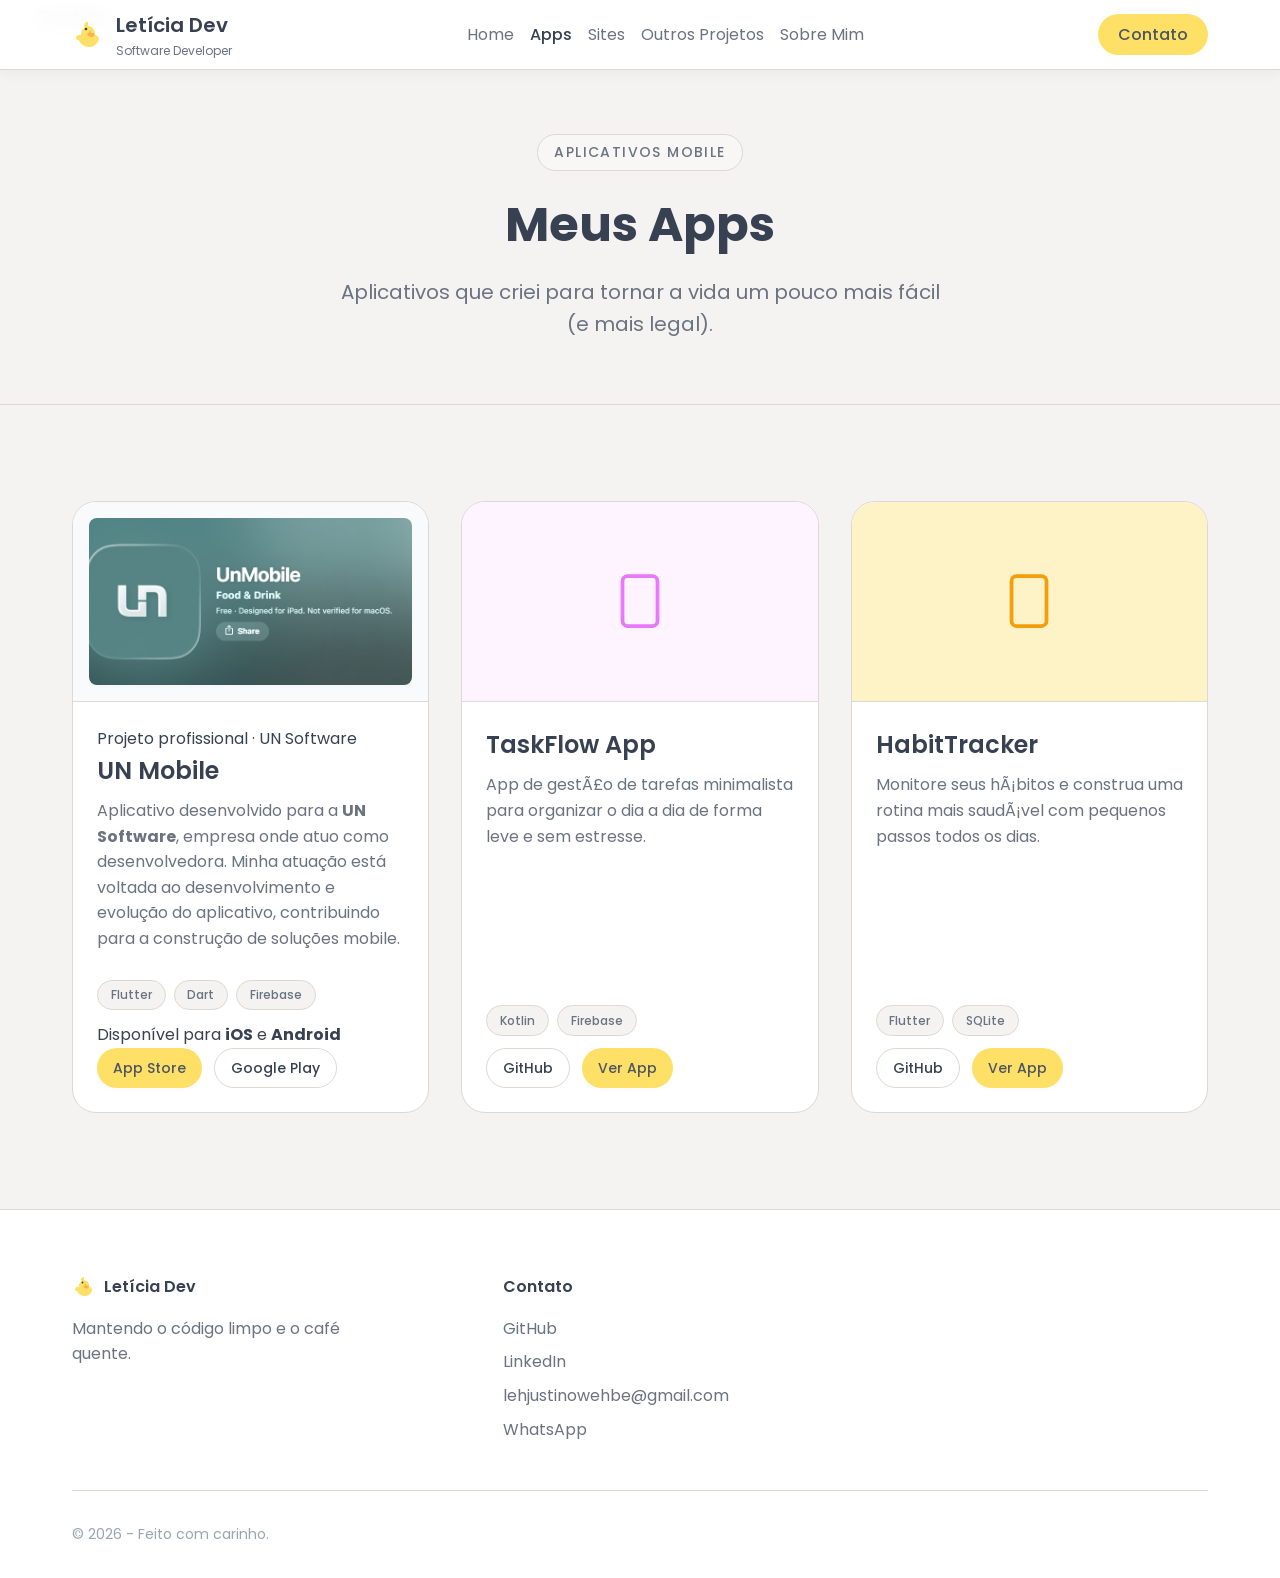
==== apps.html @ fd0f25de "first commit" ====
﻿<!DOCTYPE html>
<html lang="pt-BR">

<head>
  <meta charset="UTF-8" />
  <meta name="viewport" content="width=device-width, initial-scale=1.0" />
  <meta name="description" content="Apps - Letícia Dev" />
  <title>Aplicativos | Letícia Dev</title>

  <link rel="icon" type="image/svg+xml"
    href="data:image/svg+xml,<svg xmlns='http://www.w3.org/2000/svg' viewBox='0 0 24 24' fill='%23FFE066'><path d='M12,2C10.3,2,9,3.3,9,5c0,0.6,0.2,1.2,0.5,1.7C8.1,7.2,7,8.5,7,10v1c0,0.6-0.4,1-1,1H5c-1.1,0-2,0.9-2,2s0.9,2,2,2h0.2c1.1,2.9,4,5,7.3,5c3.5,0,6.5-2.2,7.5-5.3c0.1-0.2,0.1-0.5,0.1-0.7c0-1.7-1.3-3-3-3h-1c-0.6,0-1-0.4-1-1v-1c0-1.7-1.3-3-3-3C10.8,7,11.3,7,12,7c1.7,0,3,1.3,3,3v0.4c0,0.4,0.3,0.8,0.7,0.9c0.7,0.2,1.3-0.3,1.3-1c0-2.8-2.2-5-5-5V2z'/><circle cx='10.5' cy='7.5' r='1' fill='%23374151'/><path d='M14,9c0.6,0,1,0.4,1,1v1h1c0.6,0,1,0.4,1,1H14V9z' fill='%23FFB042'/></svg>" />

  <link rel="stylesheet" href="styles/style.css" />
  <link rel="stylesheet" href="styles/responsive.css" />
</head>

<body>

  <!-- NAVBAR -->
  <nav class="navbar" id="navbar">
    <div class="container">
      <a href="index.html" class="nav-logo">
        <svg class="nav-logo-icon" viewBox="0 0 24 24" fill="#FFE066" xmlns="http://www.w3.org/2000/svg">
          <path
            d="M12,2C10.3,2,9,3.3,9,5c0,0.6,0.2,1.2,0.5,1.7C8.1,7.2,7,8.5,7,10v1c0,0.6-0.4,1-1,1H5c-1.1,0-2,0.9-2,2s0.9,2,2,2h0.2 c1.1,2.9,4,5,7.3,5c3.5,0,6.5-2.2,7.5-5.3c0.1-0.2,0.1-0.5,0.1-0.7c0-1.7-1.3-3-3-3h-1c-0.6,0-1-0.4-1-1v-1c0-1.7-1.3-3-3-3 C10.8,7,11.3,7,12,7c1.7,0,3,1.3,3,3v0.4c0,0.4,0.3,0.8,0.7,0.9c0.7,0.2,1.3-0.3,1.3-1c0-2.8-2.2-5-5-5V2z" />
          <circle cx="10.5" cy="7.5" r="1" fill="#374151" />
          <path
            d="M13,8.5c0.5,0,1,0.4,1,1v1h2c0.5,0,1,0.4,1,1c0,1.1-1.3,2-2.5,2S11.5,12.6,11.5,11.5c0-0.5,0.4-1,1-1h0.5v-1 C13,8.9,13.4,8.5,13,8.5z"
            fill="#FFB042" />
        </svg>
        <div>
          <div class="nav-logo-text">Letícia Dev</div>
          <div style="font-size: 0.75rem; color: var(--clr-text-muted);">Software Developer</div>
        </div>
      </a>
      <ul class="nav-links">
        <li><a href="index.html" class="nav-link">Home</a></li>
        <li><a href="apps.html" class="nav-link" style="color:var(--clr-text); font-weight:500;">Apps</a></li>
        <li><a href="sites.html" class="nav-link">Sites</a></li>
        <li><a href="projetos.html" class="nav-link">Outros Projetos</a></li>
        <li><a href="sobre.html" class="nav-link">Sobre Mim</a></li>
      </ul>
      <a href="sobre.html#contato" class="nav-cta">Contato</a>
      <button class="hamburger" id="hamburger-btn"><span></span><span></span><span></span></button>
    </div>
  </nav>

  <div class="nav-mobile" id="nav-mobile">
    <a href="index.html" class="nav-link">Home</a>
    <a href="apps.html" class="nav-link" style="color:var(--clr-duck-orange);">Apps</a>
    <a href="sites.html" class="nav-link">Sites</a>
    <a href="projetos.html" class="nav-link">Outros Projetos</a>
    <a href="sobre.html" class="nav-link">Sobre Mim</a>
    <a href="sobre.html#contato" class="nav-link">Contato</a>
  </div>

  <header class="page-header">
    <div class="container">
      <div class="section-tag">Aplicativos Mobile</div>
      <h1 class="page-header-title">Meus <span>Apps</span></h1>
      <p class="page-header-desc">Aplicativos que criei para tornar a vida um pouco mais fácil (e mais legal).</p>
    </div>
  </header>

  <main class="section">
    <div class="container">
      <div class="cards-grid">

        <article class="card-projeto">
          <div class="card-img-wrap" style="background: #F8FAFC;">
            <img src="img/projetos/unmobile.png" alt="UN Mobile - Aplicativo da UN Software" class="project-image">
          </div>

          <div class="card-body">
            <span class="project-company">Projeto profissional · UN Software</span>

            <h3 class="card-title">UN Mobile</h3>

            <p class="card-desc">
              Aplicativo desenvolvido para a <strong>UN Software</strong>, empresa onde atuo
              como desenvolvedora. Minha atuação está voltada ao desenvolvimento e evolução
              do aplicativo, contribuindo para a construção de soluções mobile.
            </p>

            <div class="tech-badges">
              <span class="badge">Flutter</span>
              <span class="badge">Dart</span>
              <span class="badge">Firebase</span>
            </div>

            <p class="app-availability">
              Disponível para <strong>iOS</strong> e <strong>Android</strong>
            </p>

            <div class="card-actions">
              <a href="https://apps.apple.com/br/app/unmobile/id6761431507?l=en-GB" target="_blank" rel="noopener"
                class="btn btn-primary btn-sm">
                App Store
              </a>

              <a href="https://play.google.com/store/apps/details?id=com.un.recepcao&hl=pt" target="_blank"
                rel="noopener" class="btn btn-ghost btn-sm">
                Google Play
              </a>
            </div>
          </div>
        </article>

        <!-- App 1 -->
        <article class="card-projeto">
          <div class="card-img-wrap" style="background: #FDF4FF;">
            <svg viewBox="0 0 24 24" fill="none" stroke="#E879F9" stroke-width="1.5" style="width: 60px; height: 60px;">
              <rect x="5" y="2" width="14" height="20" rx="2" ry="2"></rect>
              <line x1="12" y1="18" x2="12.01" y2="18"></line>
            </svg>
          </div>
          <div class="card-body">
            <h3 class="card-title">TaskFlow App</h3>
            <p class="card-desc">App de gestÃ£o de tarefas minimalista para organizar o dia a dia de forma leve e sem
              estresse.</p>
            <div class="tech-badges">
              <span class="badge">Kotlin</span>
              <span class="badge">Firebase</span>
            </div>
            <div class="card-actions">
              <a href="https://github.com/Lelehjustino/taskflow" target="_blank" rel="noopener"
                class="btn btn-ghost btn-sm">GitHub</a>
              <a href="#" class="btn btn-primary btn-sm">Ver App</a>
            </div>
          </div>
        </article>

        <!-- App 2 -->
        <article class="card-projeto">
          <div class="card-img-wrap" style="background: #FEF3C7;">
            <svg viewBox="0 0 24 24" fill="none" stroke="#F59E0B" stroke-width="1.5" style="width: 60px; height: 60px;">
              <rect x="5" y="2" width="14" height="20" rx="2" ry="2"></rect>
              <path d="M12 18h.01"></path>
            </svg>
          </div>
          <div class="card-body">
            <h3 class="card-title">HabitTracker</h3>
            <p class="card-desc">Monitore seus hÃ¡bitos e construa uma rotina mais saudÃ¡vel com pequenos passos todos
              os dias.</p>
            <div class="tech-badges">
              <span class="badge">Flutter</span>
              <span class="badge">SQLite</span>
            </div>
            <div class="card-actions">
              <a href="#" target="_blank" rel="noopener" class="btn btn-ghost btn-sm">GitHub</a>
              <a href="#" class="btn btn-primary btn-sm">Ver App</a>
            </div>
          </div>
        </article>

      </div>
    </div>
  </main>

  <!-- FOOTER -->
  <footer class="footer">
    <div class="container">
      <div class="footer-grid">
        <div class="footer-brand">
          <div style="display:flex; align-items:center; gap:0.5rem; margin-bottom:1rem;">
            <svg class="duck-icon" viewBox="0 0 24 24" fill="#FFE066" xmlns="http://www.w3.org/2000/svg">
              <path
                d="M12,2C10.3,2,9,3.3,9,5c0,0.6,0.2,1.2,0.5,1.7C8.1,7.2,7,8.5,7,10v1c0,0.6-0.4,1-1,1H5c-1.1,0-2,0.9-2,2s0.9,2,2,2h0.2 c1.1,2.9,4,5,7.3,5c3.5,0,6.5-2.2,7.5-5.3c0.1-0.2,0.1-0.5,0.1-0.7c0-1.7-1.3-3-3-3h-1c-0.6,0-1-0.4-1-1v-1c0-1.7-1.3-3-3-3 C10.8,7,11.3,7,12,7c1.7,0,3,1.3,3,3v0.4c0,0.4,0.3,0.8,0.7,0.9c0.7,0.2,1.3-0.3,1.3-1c0-2.8-2.2-5-5-5V2z" />
              <circle cx="10.5" cy="7.5" r="1" fill="#374151" />
              <path
                d="M13,8.5c0.5,0,1,0.4,1,1v1h2c0.5,0,1,0.4,1,1c0,1.1-1.3,2-2.5,2S11.5,12.6,11.5,11.5c0-0.5,0.4-1,1-1h0.5v-1 C13,8.9,13.4,8.5,13,8.5z"
                fill="#FFB042" />
            </svg>
            <span style="font-weight: 600;">Letícia Dev</span>
          </div>
          <p class="footer-tagline">Mantendo o código limpo e o café quente.</p>
        </div>

        <div class="footer-col">
          <h3 class="footer-col-title">Contato</h3>
          <div class="footer-links">
            <a href="https://github.com/Lelehjustino" target="_blank">GitHub</a>
            <a href="https://www.linkedin.com/in/let%C3%ADcia-justino-wehbe-wehbe/" target="_blank">LinkedIn</a>
            <a href="mailto:lehjustinowehbe@gmail.com">lehjustinowehbe@gmail.com</a>
            <a href="https://wa.me/5541987945188" target="_blank">WhatsApp</a>
          </div>
        </div>
      </div>

      <div class="footer-bottom">
        <p>© <span id="footer-year"></span> - Feito com carinho.</p>
      </div>
    </div>
  </footer>

  <script src="js/script.js"></script>
</body>

</html>
---- styles/style.css ----
/* ============================================================
   PORTFOLIO PROFISSIONAL - style.css
   Tema: Rubber Duck Debugging (Clean, Feminino, Minimalista)
   ============================================================ */

/* --- Google Fonts Import --- */
@import url('https://fonts.googleapis.com/css2?family=Poppins:wght@300;400;500;600;700&display=swap');

/* ============================================================
   CSS CUSTOM PROPERTIES (Variáveis)
   ============================================================ */
:root {
  /* Cores principais */
  --clr-bg: #F4F3F1;
  --clr-bg-2: #F8F7F5;
  --clr-surface: #FCFBFA;
  --clr-border: #DDD8D3;
  --clr-border-hover: #CFC8C2;

  /* Cores de Destaque */
  --clr-duck-yellow: #FFE066;
  --clr-duck-orange: #FFB042;
  --clr-primary: #FFB8D1;
  /* Rosa suave */
  --clr-secondary: #A7C7E7;
  /* Azul bebê */

  /* Texto */
  --clr-text: #374151;
  --clr-text-muted: #6B7280;
  --clr-text-dim: #9CA3AF;
  --clr-white: #FFFFFF;

  /* Gradientes */
  --grad-primary: linear-gradient(135deg, #FFE066, #FFB8D1);
  --grad-hero: linear-gradient(135deg, #FAFAFA 0%, #FFFFFF 100%);

  /* Navbar */
  --navbar-h: 70px;

  /* Tipografia */
  --font-main: 'Poppins', sans-serif;

  /* Tamanhos fluidos */
  --fs-xs: clamp(0.75rem, 1.5vw, 0.875rem);
  --fs-sm: clamp(0.875rem, 2vw, 1rem);
  --fs-base: clamp(1rem, 2.5vw, 1.125rem);
  --fs-lg: clamp(1.125rem, 3vw, 1.25rem);
  --fs-xl: clamp(1.25rem, 3.5vw, 1.5rem);
  --fs-2xl: clamp(1.5rem, 4vw, 2rem);
  --fs-3xl: clamp(2rem, 5vw, 2.5rem);
  --fs-4xl: clamp(2.5rem, 6vw, 3rem);
  --fs-hero: clamp(3rem, 8vw, 4rem);

  /* Espaçamentos */
  --sp-xs: 0.5rem;
  --sp-sm: 0.75rem;
  --sp-md: 1rem;
  --sp-lg: 1.5rem;
  --sp-xl: 2rem;
  --sp-2xl: 3rem;
  --sp-3xl: 4rem;
  --sp-4xl: 6rem;

  /* Raios */
  --radius-sm: 8px;
  --radius-md: 16px;
  --radius-lg: 24px;
  --radius-xl: 32px;
  --radius-full: 9999px;

  /* Sombras Suaves */
  --shadow-sm: 0 2px 4px rgba(0, 0, 0, 0.02);
  --shadow-md: 0 4px 12px rgba(0, 0, 0, 0.04);
  --shadow-lg: 0 12px 24px rgba(0, 0, 0, 0.06);
  --shadow-card: 0 8px 30px rgba(0, 0, 0, 0.03);

  /* Transições (Rápidas e discretas) */
  --transition-fast: 0.15s ease;
  --transition-base: 0.2s ease;
}

/* ============================================================
   RESET E BASE
   ============================================================ */
*,
*::before,
*::after {
  box-sizing: border-box;
  margin: 0;
  padding: 0;
}

html {
  scroll-behavior: smooth;
  font-size: 16px;
  -webkit-text-size-adjust: 100%;
}

body {
  font-family: var(--font-main);
  background-color: var(--clr-bg);
  color: var(--clr-text);
  line-height: 1.6;
  min-height: 100vh;
  overflow-x: hidden;
  -webkit-font-smoothing: antialiased;
  -moz-osx-font-smoothing: grayscale;
}

img {
  max-width: 100%;
  height: auto;
  display: block;
}

a {
  color: inherit;
  text-decoration: none;
  transition: color var(--transition-base);
}

ul,
ol {
  list-style: none;
}

button {
  cursor: pointer;
  border: none;
  background: none;
  font-family: inherit;
}

/* ============================================================
   SCROLLBAR CUSTOMIZADA
   ============================================================ */
::-webkit-scrollbar {
  width: 8px;
}

::-webkit-scrollbar-track {
  background: var(--clr-bg);
}

::-webkit-scrollbar-thumb {
  background: #E5E7EB;
  border-radius: var(--radius-full);
}

::-webkit-scrollbar-thumb:hover {
  background: #D1D5DB;
}

/* ============================================================
   UTILITÁRIOS
   ============================================================ */
.container {
  width: 100%;
  max-width: 1200px;
  margin: 0 auto;
  padding: 0 var(--sp-xl);
}

.section {
  padding: var(--sp-4xl) 0;
}

.section-header {
  text-align: center;
  margin-bottom: var(--sp-3xl);
}

.section-tag {
  display: inline-flex;
  align-items: center;
  gap: var(--sp-xs);
  font-size: var(--fs-xs);
  font-weight: 500;
  letter-spacing: 0.1em;
  text-transform: uppercase;
  color: var(--clr-text-muted);
  background: var(--clr-bg-2);
  border: 1px solid var(--clr-border);
  padding: 0.4rem 1rem;
  border-radius: var(--radius-full);
  margin-bottom: var(--sp-md);
}

.section-title {
  font-size: var(--fs-4xl);
  font-weight: 700;
  line-height: 1.2;
  color: var(--clr-text);
  margin-bottom: var(--sp-md);
}

.section-title span {
  position: relative;
  display: inline-block;
}

.section-title span::after {
  content: '';
  position: absolute;
  bottom: 8px;
  left: 0;
  width: 100%;
  height: 8px;
  background-color: var(--clr-duck-yellow);
  z-index: -1;
  opacity: 0.6;
  border-radius: 4px;
}

.section-desc {
  font-size: var(--fs-lg);
  color: var(--clr-text-muted);
  max-width: 600px;
  margin: 0 auto;
  line-height: 1.7;
}

/* ============================================================
   ILUSTRAÇÕES DUCK
   ============================================================ */
.duck-icon {
  display: inline-block;
  width: 24px;
  height: 24px;
  vertical-align: middle;
}

.duck-hero {
  max-width: 300px;
  margin: 0 auto;
}

/* ============================================================
   BOTÕES
   ============================================================ */
.btn {
  display: inline-flex;
  align-items: center;
  justify-content: center;
  gap: var(--sp-xs);
  padding: 0.75rem 1.5rem;
  border-radius: var(--radius-full);
  font-size: var(--fs-sm);
  font-weight: 500;
  transition: all var(--transition-base);
  white-space: nowrap;
}

/* Primário (Amarelo Pato) */
.btn-primary {
  background: var(--clr-duck-yellow);
  color: #4B5563;
  box-shadow: var(--shadow-sm);
}

.btn-primary:hover {
  background: #FDE047;
  /* Ligeiramente mais forte */
  transform: translateY(-1px);
  box-shadow: var(--shadow-md);
}

/* Ghost / Outline */
.btn-ghost {
  background: var(--clr-white);
  color: var(--clr-text);
  border: 1px solid var(--clr-border);
}

.btn-ghost:hover {
  background: #F9FAFB;
  border-color: var(--clr-border-hover);
}

/* Pequeno */
.btn-sm {
  padding: 0.5rem 1rem;
  font-size: var(--fs-xs);
}

/* ============================================================
   BADGES DE TECNOLOGIA
   ============================================================ */
.tech-badges {
  display: flex;
  flex-wrap: wrap;
  gap: var(--sp-xs);
  margin: var(--sp-sm) 0;
}

.badge {
  font-size: 0.75rem;
  font-weight: 500;
  padding: 0.3rem 0.8rem;
  border-radius: var(--radius-full);
  background: var(--clr-bg);
  color: var(--clr-text-muted);
  border: 1px solid var(--clr-border);
}

/* ============================================================
   NAVBAR
   ============================================================ */
.navbar {
  position: fixed;
  top: 0;
  left: 0;
  right: 0;
  z-index: 1000;
  height: var(--navbar-h);
  display: flex;
  align-items: center;
  background: rgba(255, 255, 255, 0.9);
  backdrop-filter: blur(10px);
  border-bottom: 1px solid var(--clr-border);
  transition: all var(--transition-base);
}

.navbar .container {
  display: flex;
  align-items: center;
  justify-content: space-between;
  height: 100%;
}

/* Logo */
.nav-logo {
  display: flex;
  align-items: center;
  gap: var(--sp-sm);
  text-decoration: none;
}

.nav-logo-icon {
  width: 32px;
  height: 32px;
}

.nav-logo-text {
  font-size: var(--fs-lg);
  font-weight: 600;
  color: var(--clr-text);
}

/* Links */
.nav-links {
  display: flex;
  align-items: center;
  gap: var(--sp-md);
}

.nav-link {
  font-size: var(--fs-sm);
  font-weight: 400;
  color: var(--clr-text-muted);
  transition: color var(--transition-base);
  position: relative;
}

.nav-link:hover,
.nav-link.active {
  color: var(--clr-text);
  font-weight: 500;
}

/* CTA na nav */
.nav-cta {
  padding: 0.5rem 1.25rem;
  background: var(--clr-duck-yellow);
  color: #4B5563;
  border-radius: var(--radius-full);
  font-size: var(--fs-sm);
  font-weight: 500;
  transition: transform var(--transition-base);
}

.nav-cta:hover {
  transform: scale(1.02);
}

/* Hamburger */
.hamburger {
  display: none;
  flex-direction: column;
  justify-content: center;
  align-items: center;
  gap: 5px;
  width: 40px;
  height: 40px;
  background: none;
  border: none;
  cursor: pointer;
  z-index: 1010;
}

.hamburger span {
  display: block;
  width: 24px;
  height: 2px;
  background: var(--clr-text);
  border-radius: 2px;
  transition: all var(--transition-fast);
}

.hamburger.open span:nth-child(1) {
  transform: translateY(7px) rotate(45deg);
}

.hamburger.open span:nth-child(2) {
  opacity: 0;
}

.hamburger.open span:nth-child(3) {
  transform: translateY(-7px) rotate(-45deg);
}

/* Menu móvel */
.nav-mobile {
  position: fixed;
  top: var(--navbar-h);
  left: 0;
  right: 0;
  background: var(--clr-white);
  border-bottom: 1px solid var(--clr-border);
  padding: var(--sp-lg);
  display: flex;
  flex-direction: column;
  gap: var(--sp-sm);
  transform: translateY(-100%);
  transition: transform var(--transition-base);
  z-index: 999;
  box-shadow: var(--shadow-md);
}

.nav-mobile.open {
  transform: translateY(0);
}

.nav-mobile .nav-link {
  padding: var(--sp-sm);
  font-size: var(--fs-base);
  border-radius: var(--radius-md);
  display: block;
  color: var(--clr-text);
}

/* ============================================================
   HERO SECTION
   ============================================================ */
.hero {
  min-height: 90vh;
  display: flex;
  align-items: center;
  background: var(--grad-hero);
  padding-top: var(--navbar-h);
}

.hero-content {
  display: grid;
  grid-template-columns: 1fr 1fr;
  align-items: center;
  gap: var(--sp-3xl);
  padding: var(--sp-3xl) 0;
}

.hero-badge {
  display: inline-flex;
  align-items: center;
  gap: 0.5rem;
  background: var(--clr-white);
  border: 1px solid var(--clr-border);
  border-radius: var(--radius-full);
  padding: 0.4rem 1rem;
  font-size: var(--fs-xs);
  font-weight: 500;
  color: var(--clr-text-muted);
  margin-bottom: var(--sp-lg);
}

.hero-title {
  font-size: var(--fs-hero);
  font-weight: 700;
  line-height: 1.1;
  color: var(--clr-text);
  margin-bottom: var(--sp-sm);
}

.hero-role {
  font-size: var(--fs-2xl);
  font-weight: 400;
  color: var(--clr-text-muted);
  margin-bottom: var(--sp-lg);
}

.hero-desc {
  font-size: var(--fs-lg);
  color: var(--clr-text-muted);
  line-height: 1.7;
  margin-bottom: var(--sp-xl);
  max-width: 500px;
}

.hero-actions {
  display: flex;
  gap: var(--sp-md);
}

.hero-photo-wrap {
  display: flex;
  justify-content: center;
  align-items: center;
}

/* ============================================================
   CARDS DE PROJETO (Clean UI)
   ============================================================ */
.destaque-grid,
.cards-grid {
  display: grid;
  grid-template-columns: repeat(auto-fill, minmax(320px, 1fr));
  gap: var(--sp-xl);
}

.card-projeto {
  background: var(--clr-white);
  border: 1px solid var(--clr-border);
  border-radius: var(--radius-lg);
  overflow: hidden;
  display: flex;
  flex-direction: column;
  transition: transform var(--transition-base), box-shadow var(--transition-base);
}

.card-projeto:hover {
  transform: translateY(-4px);
  box-shadow: var(--shadow-card);
}

/* Imagem do card */
.card-img-wrap {
  height: 200px;
  background-color: var(--clr-bg);
  border-bottom: 1px solid var(--clr-border);
  padding: var(--sp-md);
  display: flex;
  align-items: center;
  justify-content: center;
}

.card-img-wrap img {
  width: 100%;
  height: 100%;
  object-fit: cover;
  border-radius: var(--radius-sm);
  box-shadow: var(--shadow-sm);
}

/* Corpo do card */
.card-body {
  padding: var(--sp-lg);
  display: flex;
  flex-direction: column;
  flex: 1;
}

.card-category-icon {
  font-size: 1.25rem;
}

.card-title {
  font-size: var(--fs-xl);
  font-weight: 600;
  color: var(--clr-text);
  margin-bottom: var(--sp-xs);
}

.card-desc {
  font-size: var(--fs-sm);
  color: var(--clr-text-muted);
  line-height: 1.6;
  flex: 1;
  margin-bottom: var(--sp-md);
}

/* Ações do card */
.card-actions {
  display: flex;
  gap: var(--sp-sm);
  margin-top: auto;
}

/* ============================================================
   PAGE HEADER (topo das páginas internas)
   ============================================================ */
.page-header {
  padding: calc(var(--navbar-h) + var(--sp-3xl)) 0 var(--sp-3xl);
  text-align: center;
  background: var(--clr-bg);
  border-bottom: 1px solid var(--clr-border);
}

.page-header-title {
  font-size: var(--fs-4xl);
  font-weight: 700;
  color: var(--clr-text);
  margin-bottom: var(--sp-sm);
}

.page-header-desc {
  font-size: var(--fs-lg);
  color: var(--clr-text-muted);
  max-width: 600px;
  margin: 0 auto;
}

/* ============================================================
   SEÇÃO SOBRE MIM
   ============================================================ */
.sobre-grid {
  display: grid;
  grid-template-columns: 1fr 1.5fr;
  gap: var(--sp-4xl);
  align-items: center;
}

.sobre-foto {
  width: 100%;
  border-radius: var(--radius-xl);
  box-shadow: var(--shadow-md);
}

.sobre-content h2 {
  font-size: var(--fs-3xl);
  font-weight: 600;
  margin-bottom: var(--sp-md);
}

.sobre-content p {
  font-size: var(--fs-base);
  color: var(--clr-text-muted);
  line-height: 1.8;
  margin-bottom: var(--sp-md);
}

/* Skills / Tecnologias */
.skills-grid {
  display: grid;
  grid-template-columns: repeat(auto-fill, minmax(90px, 1fr));
  gap: var(--sp-md);
}

.skill-item {
  display: flex;
  flex-direction: column;
  align-items: center;
  gap: 0.5rem;
  padding: var(--sp-md) var(--sp-sm);
  background: var(--clr-white);
  border: 1px solid var(--clr-border);
  border-radius: var(--radius-md);
}

.skill-icon {
  font-size: 1.5rem;
}

.skill-name {
  font-size: 0.75rem;
  font-weight: 500;
  color: var(--clr-text-muted);
}

/* Experiência Timeline */
.timeline {
  margin-top: var(--sp-2xl);
  border-left: 2px solid var(--clr-border);
  padding-left: var(--sp-xl);
}

.timeline-item {
  position: relative;
  margin-bottom: var(--sp-2xl);
}

.timeline-dot {
  position: absolute;
  left: calc(var(--sp-xl) * -1 - 7px);
  top: 4px;
  width: 12px;
  height: 12px;
  background: var(--clr-duck-yellow);
  border-radius: 50%;
  border: 2px solid var(--clr-white);
}

.timeline-period {
  font-size: var(--fs-xs);
  font-weight: 500;
  color: var(--clr-text-dim);
  margin-bottom: 4px;
}

.timeline-role {
  font-size: var(--fs-lg);
  font-weight: 600;
  color: var(--clr-text);
}

.timeline-company {
  font-size: var(--fs-sm);
  color: var(--clr-text-muted);
}

/* ============================================================
   PROJETOS PAGE - Categorias
   ============================================================ */
.filter-bar {
  display: flex;
  flex-wrap: wrap;
  gap: var(--sp-sm);
  justify-content: center;
  margin-bottom: var(--sp-3xl);
}

.filter-btn {
  padding: 0.5rem 1.25rem;
  border-radius: var(--radius-full);
  font-size: var(--fs-sm);
  font-weight: 500;
  border: 1px solid var(--clr-border);
  color: var(--clr-text-muted);
  background: var(--clr-white);
  transition: all var(--transition-fast);
}

.filter-btn.active,
.filter-btn:hover {
  background: var(--clr-text);
  color: var(--clr-white);
  border-color: var(--clr-text);
}

/* ============================================================
   CONTATO
   ============================================================ */
.contato-section {
  background: var(--clr-white);
  border-radius: var(--radius-xl);
  padding: var(--sp-3xl);
  border: 1px solid var(--clr-border);
  text-align: center;
  max-width: 800px;
  margin: 0 auto;
}

.contato-links {
  display: flex;
  flex-wrap: wrap;
  gap: var(--sp-md);
  justify-content: center;
  margin-top: var(--sp-xl);
}

/* ============================================================
   FOOTER
   ============================================================ */
.footer {
  background: var(--clr-white);
  border-top: 1px solid var(--clr-border);
  padding: var(--sp-3xl) 0 var(--sp-xl);
}

.footer-grid {
  display: grid;
  grid-template-columns: 2fr 1fr 1fr 1fr;
  gap: var(--sp-2xl);
  margin-bottom: var(--sp-2xl);
}

.footer-logo {
  display: flex;
  align-items: center;
  gap: var(--sp-sm);
  margin-bottom: var(--sp-sm);
}

.footer-tagline {
  font-size: var(--fs-sm);
  color: var(--clr-text-muted);
  margin-bottom: var(--sp-md);
  max-width: 300px;
}

.footer-col-title {
  font-size: var(--fs-sm);
  font-weight: 600;
  color: var(--clr-text);
  margin-bottom: var(--sp-md);
}

.footer-links {
  display: flex;
  flex-direction: column;
  gap: var(--sp-xs);
}

.footer-links a,
.footer-links span {
  font-size: var(--fs-sm);
  color: var(--clr-text-muted);
}

.footer-links a:hover {
  color: var(--clr-text);
}

.footer-bottom {
  padding-top: var(--sp-xl);
  border-top: 1px solid var(--clr-border);
  display: flex;
  justify-content: space-between;
  align-items: center;
  font-size: var(--fs-xs);
  color: var(--clr-text-dim);
}

.hero-photo {
  width: 380px;
  height: 380px;
  object-fit: cover;
  border-radius: 50%;
}
---- styles/responsive.css ----
/* ============================================================
   RESPONSIVO - responsive.css
   ============================================================ */

/* ============================================================
   TABLETS E TELAS MÉDIAS (max-width: 992px)
   ============================================================ */
   @media (max-width: 992px) {
    /* Navbar */
    .nav-links, .nav-cta {
      display: none;
    }
    
    .hamburger {
      display: flex;
    }
  
    /* Footer */
    .footer-grid {
      grid-template-columns: 1fr 1fr;
      gap: var(--sp-xl);
    }
    
    .footer-brand {
      grid-column: 1 / -1;
      margin-bottom: var(--sp-md);
    }
  }
  
  /* ============================================================
     CELULARES (max-width: 768px)
     ============================================================ */
  @media (max-width: 768px) {
    
    /* Global */
    :root {
      --sp-4xl: 4rem;
      --sp-3xl: 3rem;
      --sp-2xl: 2rem;
    }
  
    /* Hero Section */
    .hero {
      min-height: auto;
      padding: calc(var(--navbar-h) + var(--sp-xl)) 0 var(--sp-2xl);
    }
  
    .hero-content {
      grid-template-columns: 1fr;
      text-align: center;
      gap: var(--sp-xl);
    }
  
    .hero-desc {
      margin: 0 auto var(--sp-xl);
    }
  
    .hero-actions {
      justify-content: center;
    }
  
    .hero-photo-wrap {
      order: -1; /* Foto aparece antes do texto no mobile */
    }
  
    .duck-hero {
      max-width: 200px;
    }
  
    /* Sobre Mim */
    .sobre-grid {
      grid-template-columns: 1fr;
      gap: var(--sp-xl);
    }
    
    .sobre-foto-wrap {
      max-width: 300px;
      margin: 0 auto;
    }
  
    /* Footer */
    .footer-grid {
      grid-template-columns: 1fr;
      text-align: center;
    }
    
    .footer-social {
      justify-content: center;
    }
    
    .footer-links {
      align-items: center;
    }
    
    .footer-bottom {
      flex-direction: column;
      gap: var(--sp-md);
      text-align: center;
    }
  }
  
  /* ============================================================
     TELAS PEQUENAS (max-width: 480px)
     ============================================================ */
  @media (max-width: 480px) {
    /* Ajustes finos */
    .hero-actions {
      flex-direction: column;
      width: 100%;
    }
    
    .hero-actions .btn {
      width: 100%;
    }
  
    .destaque-grid, .cards-grid {
      grid-template-columns: 1fr;
    }
  
    .filter-btn {
      width: 100%;
    }
  }
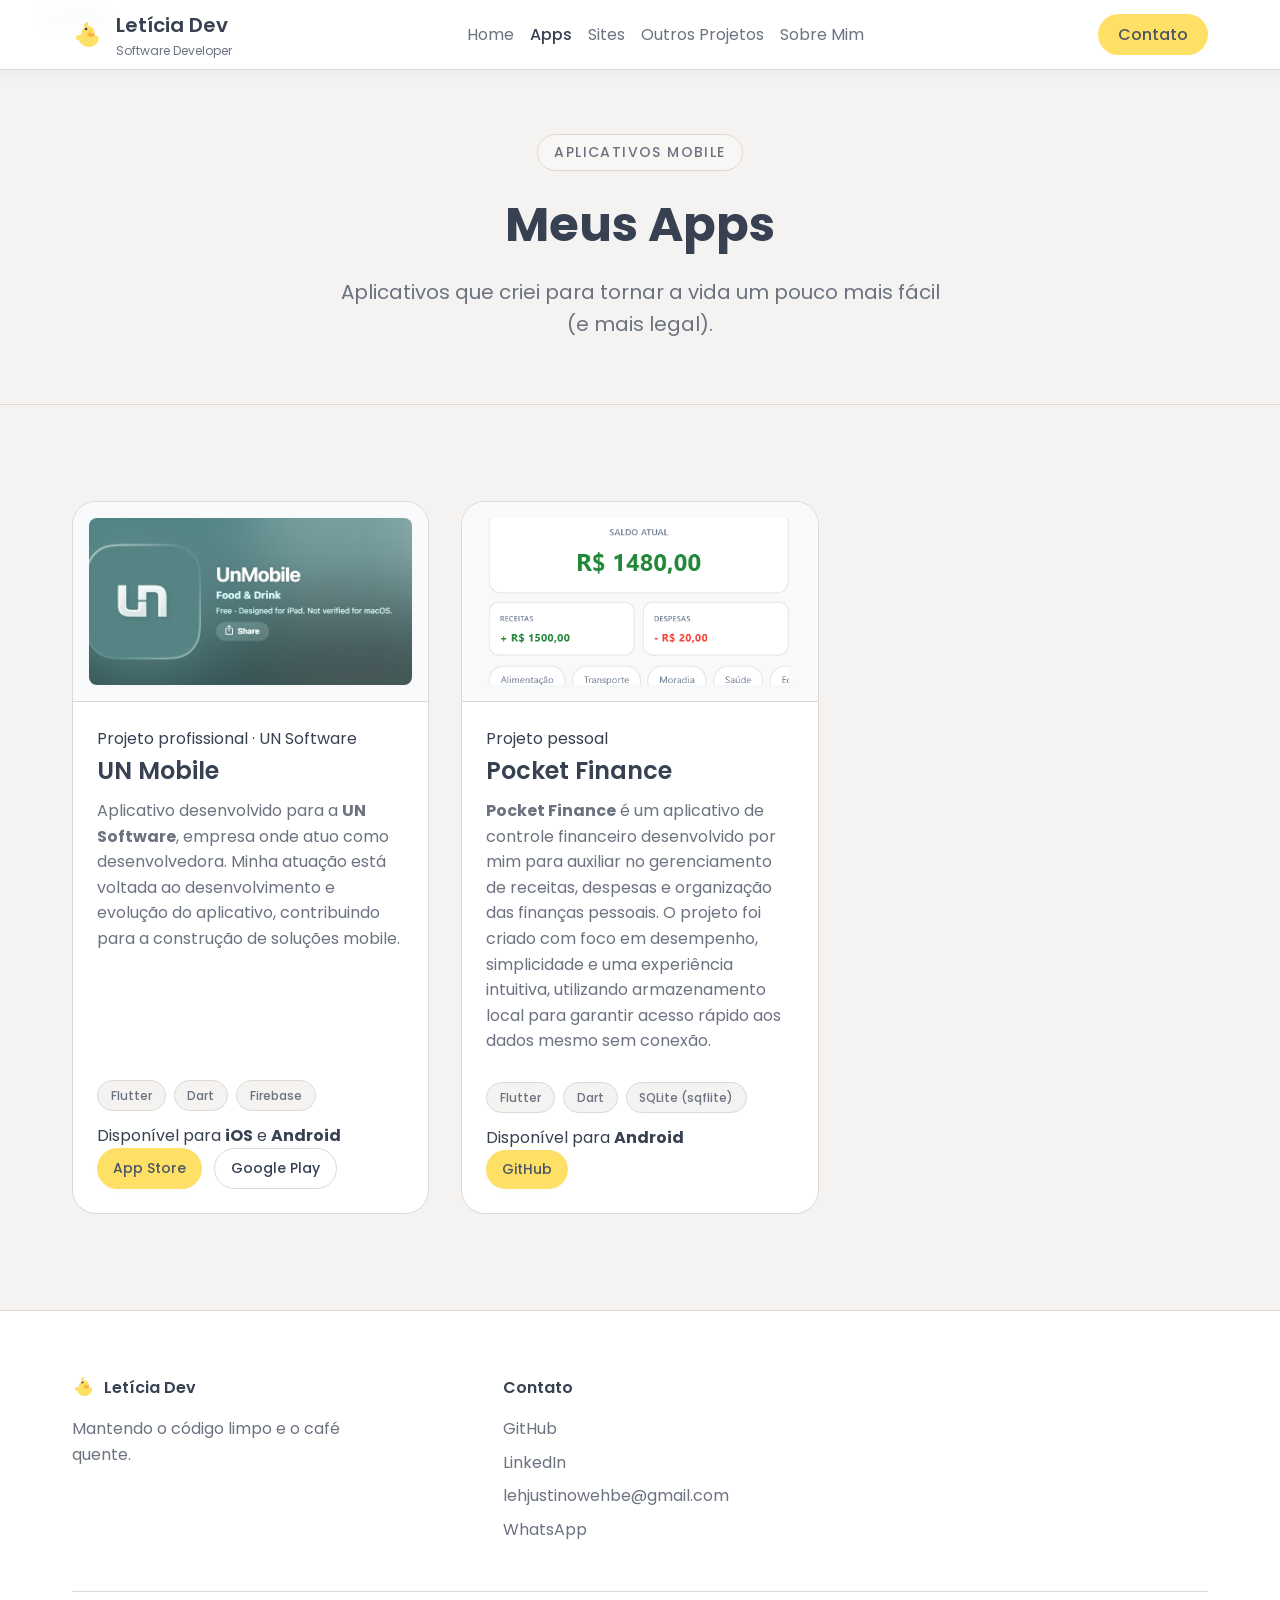
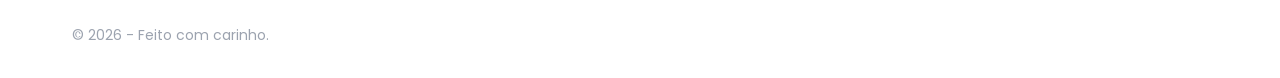
==== commit 2cfb38d9: "Botoes padrao" ====
--- a/apps.html
+++ b/apps.html
@@ -66,6 +66,7 @@
     <div class="container">
       <div class="cards-grid">
 
+        <!-- Un mobile -->
         <article class="card-projeto">
           <div class="card-img-wrap" style="background: #F8FAFC;">
             <img src="img/projetos/unmobile.png" alt="UN Mobile - Aplicativo da UN Software" class="project-image">
@@ -106,49 +107,48 @@
           </div>
         </article>
 
-        <!-- App 1 -->
+        <!-- Pocket finance -->
         <article class="card-projeto">
-          <div class="card-img-wrap" style="background: #FDF4FF;">
-            <svg viewBox="0 0 24 24" fill="none" stroke="#E879F9" stroke-width="1.5" style="width: 60px; height: 60px;">
-              <rect x="5" y="2" width="14" height="20" rx="2" ry="2"></rect>
-              <line x1="12" y1="18" x2="12.01" y2="18"></line>
-            </svg>
+          <div class="card-img-wrap" style="background: #F8FAFC;">
+            <img src="img/projetos/pocket.png" alt="Pocket Finance - Aplicativo de Controle Financeiro"
+              class="project-image">
           </div>
+
           <div class="card-body">
-            <h3 class="card-title">TaskFlow App</h3>
-            <p class="card-desc">App de gestÃ£o de tarefas minimalista para organizar o dia a dia de forma leve e sem
-              estresse.</p>
-            <div class="tech-badges">
-              <span class="badge">Kotlin</span>
-              <span class="badge">Firebase</span>
-            </div>
-            <div class="card-actions">
-              <a href="https://github.com/Lelehjustino/taskflow" target="_blank" rel="noopener"
-                class="btn btn-ghost btn-sm">GitHub</a>
-              <a href="#" class="btn btn-primary btn-sm">Ver App</a>
-            </div>
-          </div>
-        </article>
+            <span class="project-company">Projeto pessoal</span>
 
-        <!-- App 2 -->
-        <article class="card-projeto">
-          <div class="card-img-wrap" style="background: #FEF3C7;">
-            <svg viewBox="0 0 24 24" fill="none" stroke="#F59E0B" stroke-width="1.5" style="width: 60px; height: 60px;">
-              <rect x="5" y="2" width="14" height="20" rx="2" ry="2"></rect>
-              <path d="M12 18h.01"></path>
-            </svg>
-          </div>
-          <div class="card-body">
-            <h3 class="card-title">HabitTracker</h3>
-            <p class="card-desc">Monitore seus hÃ¡bitos e construa uma rotina mais saudÃ¡vel com pequenos passos todos
-              os dias.</p>
+            <h3 class="card-title">Pocket Finance</h3>
+
+            <p class="card-desc">
+              <strong>Pocket Finance</strong> é um aplicativo de controle financeiro
+              desenvolvido por mim para auxiliar no gerenciamento de receitas,
+              despesas e organização das finanças pessoais. O projeto foi criado com
+              foco em desempenho, simplicidade e uma experiência intuitiva, utilizando
+              armazenamento local para garantir acesso rápido aos dados mesmo sem conexão.
+            </p>
+
             <div class="tech-badges">
               <span class="badge">Flutter</span>
-              <span class="badge">SQLite</span>
+              <span class="badge">Dart</span>
+              <span class="badge">SQLite (sqflite)</span>
             </div>
+
+            <p class="app-availability">
+              Disponível para <strong>Android</strong>
+            </p>
+
             <div class="card-actions">
-              <a href="#" target="_blank" rel="noopener" class="btn btn-ghost btn-sm">GitHub</a>
-              <a href="#" class="btn btn-primary btn-sm">Ver App</a>
+              <a href="https://github.com/Lelehjustino/PocketFinance" target="_blank" rel="noopener"
+                class="btn btn-primary btn-sm">
+                GitHub
+              </a>
+
+              <!-- Caso tenha um repositório ou site -->
+              <!--
+              <a href="LINK_DO_GITHUB" target="_blank" rel="noopener" class="btn btn-ghost btn-sm">
+                GitHub
+              </a>
+              -->
             </div>
           </div>
         </article>
